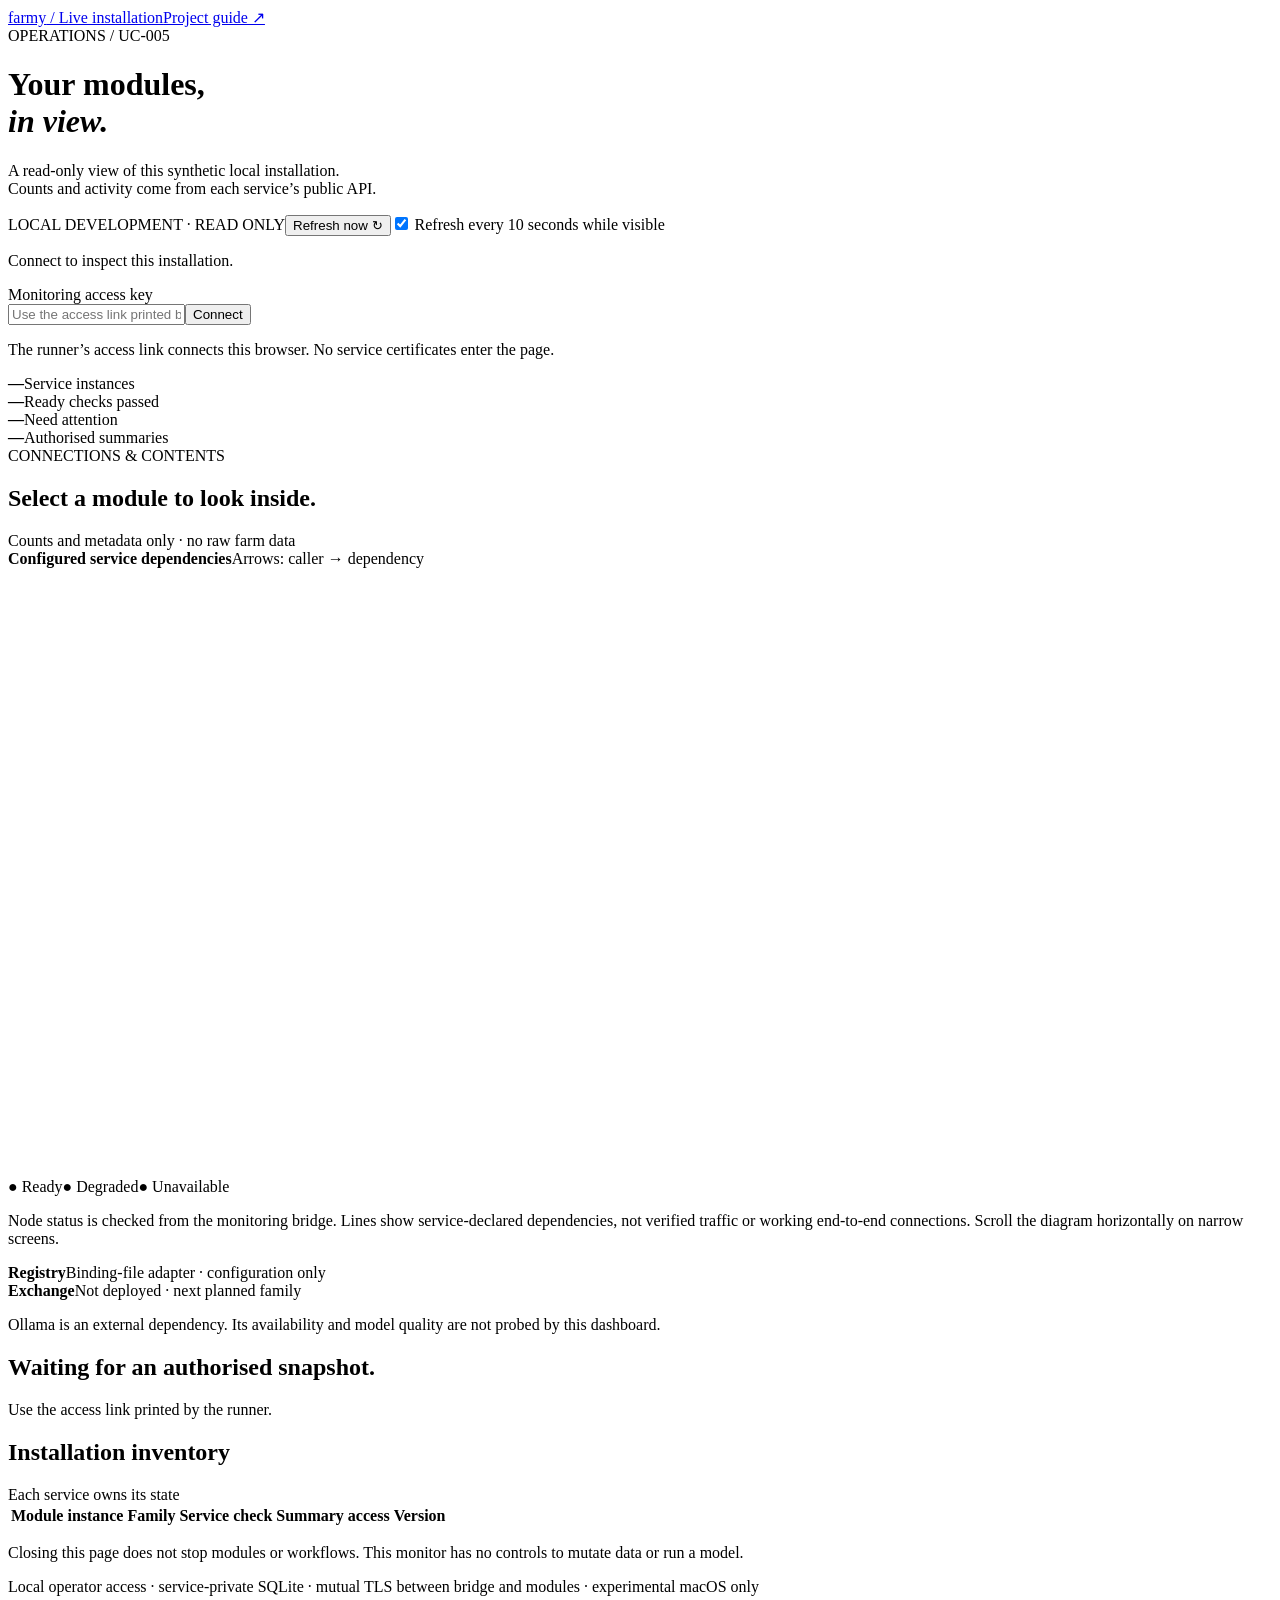
==== dashboard/live/index.html @ 47ff0f25 "Implement UC-005 read-only live installation dashboard" ====
<!doctype html>
<html lang="en"><head><meta charset="utf-8"><meta name="viewport" content="width=device-width,initial-scale=1"><title>Farmy — Live installation</title><link rel="stylesheet" href="/style.css"><script src="/app.js" defer></script></head>
<body><header><a class="brand" href="/">farmy<span> / Live installation</span></a><a href="http://127.0.0.1:8765/#progress" target="_blank" rel="noopener">Project guide ↗</a></header>
<main><div class="heading"><div><span class="eyebrow">OPERATIONS / UC-005</span><h1>Your modules,<br><em>in view.</em></h1><p>A read-only view of this synthetic local installation.<br>Counts and activity come from each service’s public API.</p></div><div class="controls"><span class="pill">LOCAL DEVELOPMENT · READ ONLY</span><button id="refresh">Refresh now ↻</button><label><input type="checkbox" id="automatic" checked> Refresh every 10 seconds while visible</label><p id="freshness" role="status">Connect to inspect this installation.</p></div></div>
<form id="login"><label for="key">Monitoring access key</label><div><input id="key" type="password" autocomplete="off" placeholder="Use the access link printed by the runner" required><button>Connect</button></div><p>The runner’s access link connects this browser. No service certificates enter the page.</p></form>
<div id="notice" role="alert" hidden></div>
<section class="stats" aria-label="Installation status"><div><strong id="total">—</strong><span>Service instances</span></div><div><strong id="available">—</strong><span>Ready checks passed</span></div><div><strong id="degraded">—</strong><span>Need attention</span></div><div><strong id="summaries">—</strong><span>Authorised summaries</span></div></section>
<div class="section-title"><div><span class="eyebrow">CONNECTIONS & CONTENTS</span><h2>Select a module to look inside.</h2></div><span>Counts and metadata only · no raw farm data</span></div>
<div class="workspace"><section class="map-panel"><div class="map-label"><strong>Configured service dependencies</strong><span>Arrows: caller → dependency</span></div><div class="map-scroll"><svg id="network" viewBox="0 0 920 430" role="group" aria-label="Select a service from the configured dependency diagram"></svg></div><p class="legend"><span>● Ready</span><span>● Degraded</span><span>● Unavailable</span></p><p class="map-note">Node status is checked from the monitoring bridge. Lines show service-declared dependencies, not verified traffic or working end-to-end connections. Scroll the diagram horizontally on narrow screens.</p><div class="nonservices"><div><strong>Registry</strong><span>Binding-file adapter · configuration only</span></div><div><strong>Exchange</strong><span>Not deployed · next planned family</span></div></div><p class="map-note">Ollama is an external dependency. Its availability and model quality are not probed by this dashboard.</p></section><section id="detail" class="detail" aria-live="polite"><h2>Waiting for an authorised snapshot.</h2><p>Use the access link printed by the runner.</p></section></div>
<section class="inventory"><div class="section-title"><h2>Installation inventory</h2><span>Each service owns its state</span></div><div class="table-scroll"><table><thead><tr><th>Module instance</th><th>Family</th><th>Service check</th><th>Summary access</th><th>Version</th></tr></thead><tbody id="inventory"></tbody></table></div></section>
<footer><p>Closing this page does not stop modules or workflows. This monitor has no controls to mutate data or run a model.</p><p>Local operator access · service-private SQLite · mutual TLS between bridge and modules · experimental macOS only</p></footer></main></body></html>
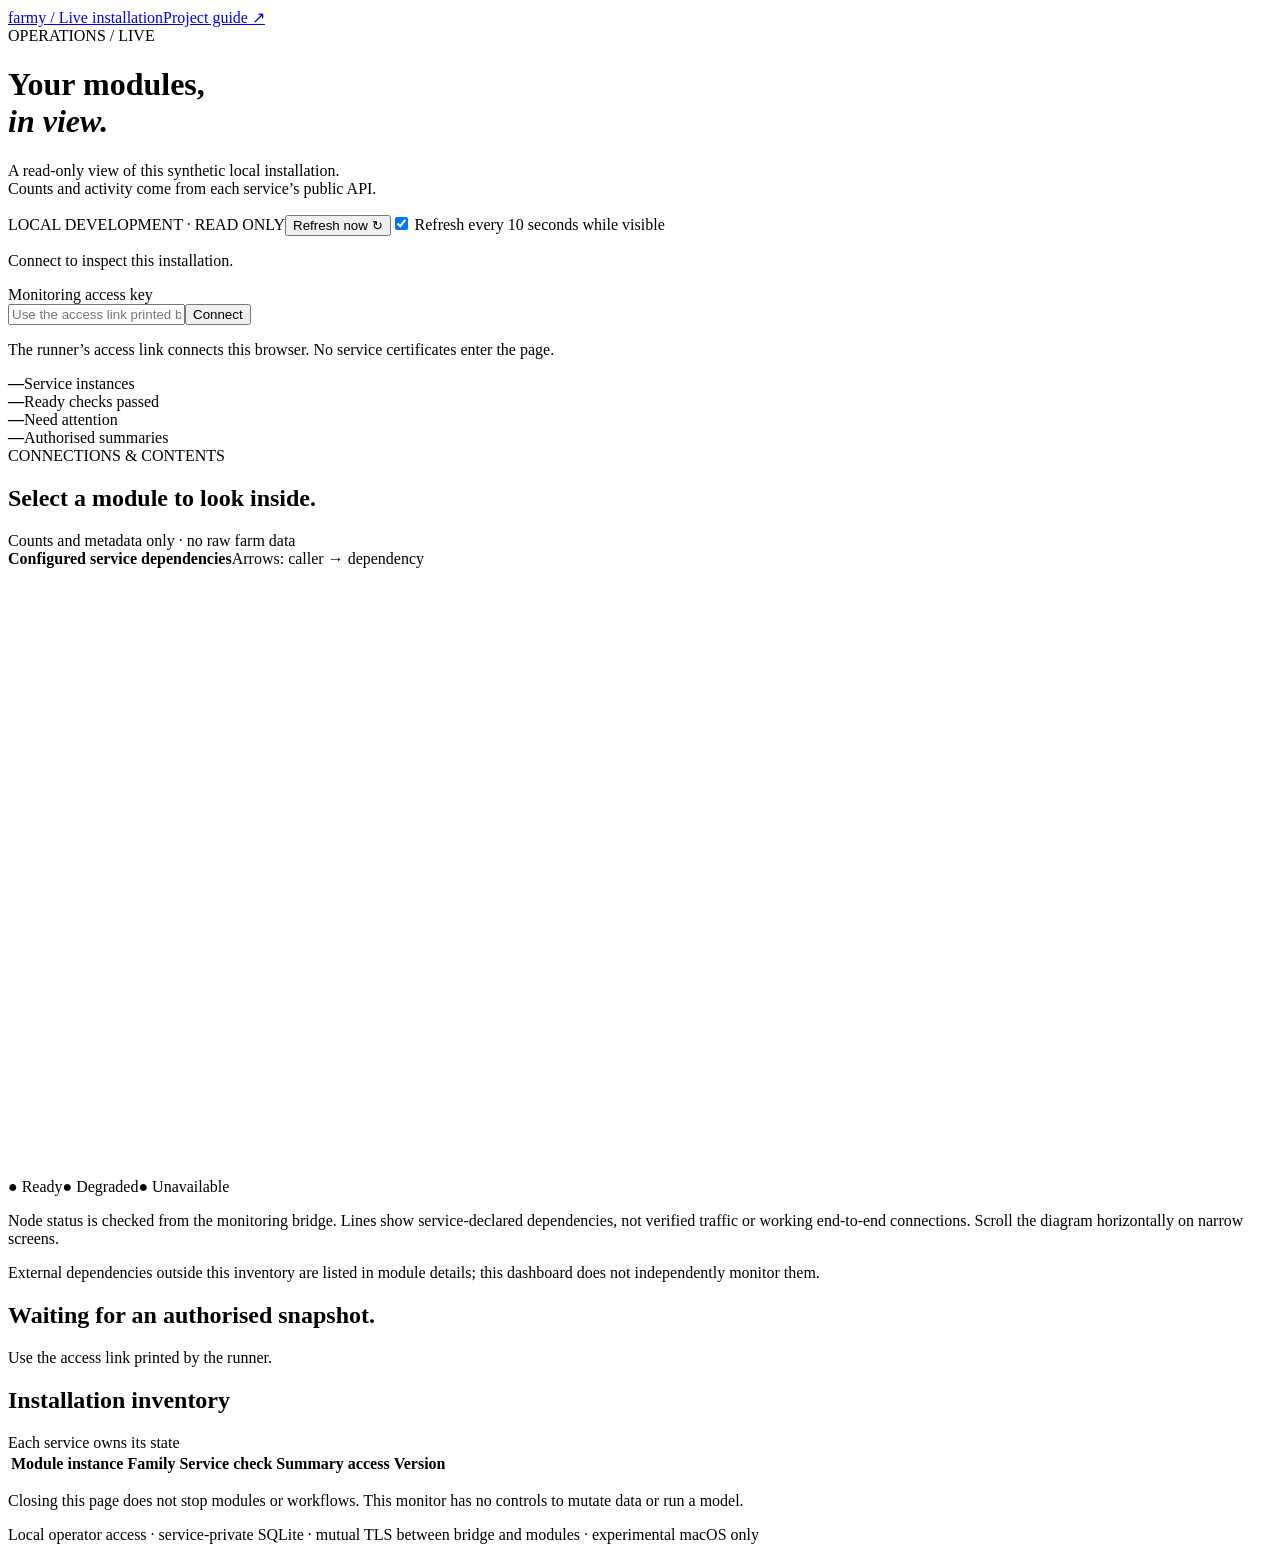
==== commit 403577ce: "Implement UC-006 exact approved disclosure with recoverable receipts" ====
--- a/dashboard/live/index.html
+++ b/dashboard/live/index.html
@@ -1,11 +1,11 @@
 <!doctype html>
 <html lang="en"><head><meta charset="utf-8"><meta name="viewport" content="width=device-width,initial-scale=1"><title>Farmy — Live installation</title><link rel="stylesheet" href="/style.css"><script src="/app.js" defer></script></head>
 <body><header><a class="brand" href="/">farmy<span> / Live installation</span></a><a href="http://127.0.0.1:8765/#progress" target="_blank" rel="noopener">Project guide ↗</a></header>
-<main><div class="heading"><div><span class="eyebrow">OPERATIONS / UC-005</span><h1>Your modules,<br><em>in view.</em></h1><p>A read-only view of this synthetic local installation.<br>Counts and activity come from each service’s public API.</p></div><div class="controls"><span class="pill">LOCAL DEVELOPMENT · READ ONLY</span><button id="refresh">Refresh now ↻</button><label><input type="checkbox" id="automatic" checked> Refresh every 10 seconds while visible</label><p id="freshness" role="status">Connect to inspect this installation.</p></div></div>
+<main><div class="heading"><div><span class="eyebrow">OPERATIONS / LIVE</span><h1>Your modules,<br><em>in view.</em></h1><p>A read-only view of this synthetic local installation.<br>Counts and activity come from each service’s public API.</p></div><div class="controls"><span class="pill">LOCAL DEVELOPMENT · READ ONLY</span><button id="refresh">Refresh now ↻</button><label><input type="checkbox" id="automatic" checked> Refresh every 10 seconds while visible</label><p id="freshness" role="status">Connect to inspect this installation.</p></div></div>
 <form id="login"><label for="key">Monitoring access key</label><div><input id="key" type="password" autocomplete="off" placeholder="Use the access link printed by the runner" required><button>Connect</button></div><p>The runner’s access link connects this browser. No service certificates enter the page.</p></form>
 <div id="notice" role="alert" hidden></div>
 <section class="stats" aria-label="Installation status"><div><strong id="total">—</strong><span>Service instances</span></div><div><strong id="available">—</strong><span>Ready checks passed</span></div><div><strong id="degraded">—</strong><span>Need attention</span></div><div><strong id="summaries">—</strong><span>Authorised summaries</span></div></section>
 <div class="section-title"><div><span class="eyebrow">CONNECTIONS & CONTENTS</span><h2>Select a module to look inside.</h2></div><span>Counts and metadata only · no raw farm data</span></div>
-<div class="workspace"><section class="map-panel"><div class="map-label"><strong>Configured service dependencies</strong><span>Arrows: caller → dependency</span></div><div class="map-scroll"><svg id="network" viewBox="0 0 920 430" role="group" aria-label="Select a service from the configured dependency diagram"></svg></div><p class="legend"><span>● Ready</span><span>● Degraded</span><span>● Unavailable</span></p><p class="map-note">Node status is checked from the monitoring bridge. Lines show service-declared dependencies, not verified traffic or working end-to-end connections. Scroll the diagram horizontally on narrow screens.</p><div class="nonservices"><div><strong>Registry</strong><span>Binding-file adapter · configuration only</span></div><div><strong>Exchange</strong><span>Not deployed · next planned family</span></div></div><p class="map-note">Ollama is an external dependency. Its availability and model quality are not probed by this dashboard.</p></section><section id="detail" class="detail" aria-live="polite"><h2>Waiting for an authorised snapshot.</h2><p>Use the access link printed by the runner.</p></section></div>
+<div class="workspace"><section class="map-panel"><div class="map-label"><strong>Configured service dependencies</strong><span>Arrows: caller → dependency</span></div><div class="map-scroll"><svg id="network" viewBox="0 0 920 430" role="group" aria-label="Select a service from the configured dependency diagram"></svg></div><p class="legend"><span>● Ready</span><span>● Degraded</span><span>● Unavailable</span></p><p class="map-note">Node status is checked from the monitoring bridge. Lines show service-declared dependencies, not verified traffic or working end-to-end connections. Scroll the diagram horizontally on narrow screens.</p><div id="nonservices" class="nonservices"></div><p class="map-note">External dependencies outside this inventory are listed in module details; this dashboard does not independently monitor them.</p></section><section id="detail" class="detail" aria-live="polite"><h2>Waiting for an authorised snapshot.</h2><p>Use the access link printed by the runner.</p></section></div>
 <section class="inventory"><div class="section-title"><h2>Installation inventory</h2><span>Each service owns its state</span></div><div class="table-scroll"><table><thead><tr><th>Module instance</th><th>Family</th><th>Service check</th><th>Summary access</th><th>Version</th></tr></thead><tbody id="inventory"></tbody></table></div></section>
 <footer><p>Closing this page does not stop modules or workflows. This monitor has no controls to mutate data or run a model.</p><p>Local operator access · service-private SQLite · mutual TLS between bridge and modules · experimental macOS only</p></footer></main></body></html>
